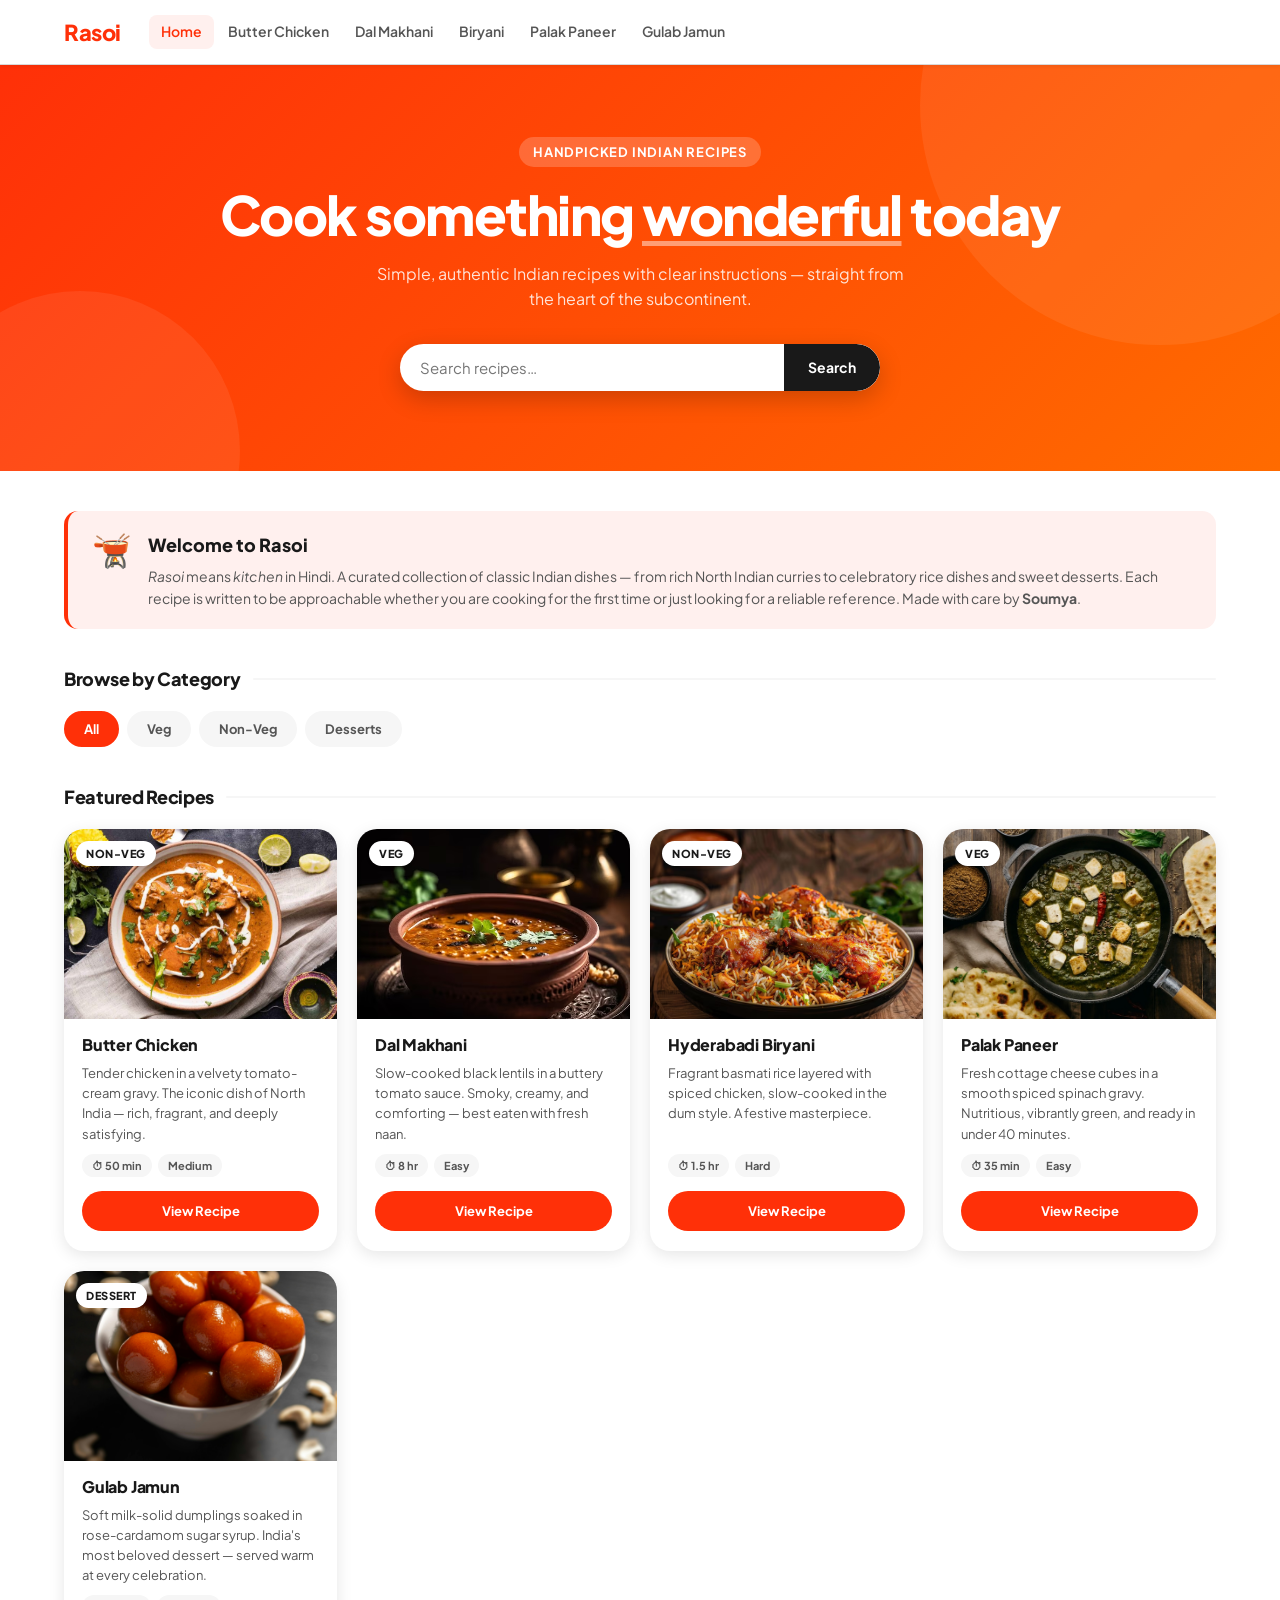
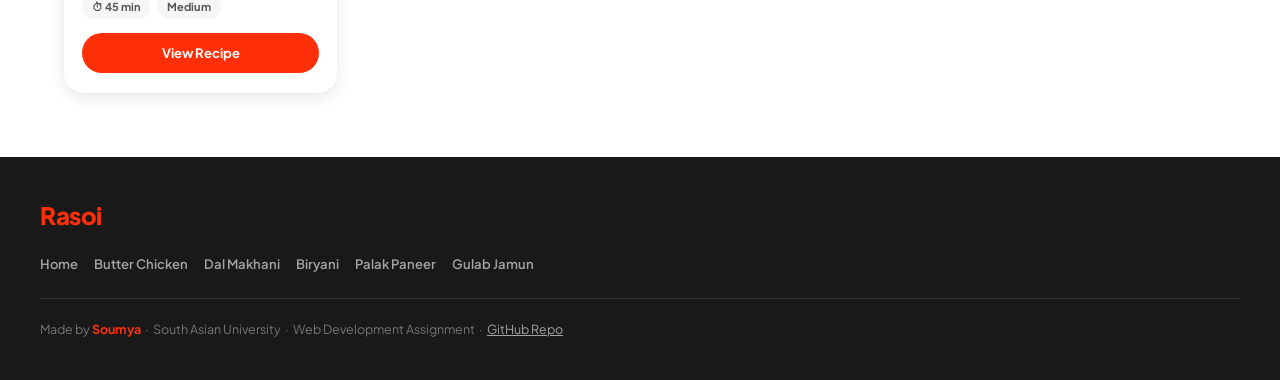
==== index.html @ 54b1832b "fixed the mobile nav bar" ====
<!DOCTYPE html>
<html lang="en">
<head>
  <meta charset="UTF-8" />
  <meta name="viewport" content="width=device-width, initial-scale=1.0" />
  <title>Rasoi — Indian Recipes by Soumya</title>
  <link rel="stylesheet" href="css/styles.css" />
</head>
<body>

<!-- ── Navbar ── -->
<nav class="navbar">
  <div class="nav-inner">
    <a href="index.html" class="nav-logo">Rasoi</a>
    <div class="nav-links">
      <a href="index.html" class="active">Home</a>
      <a href="recipe1.html">Butter Chicken</a>
      <a href="recipe2.html">Dal Makhani</a>
      <a href="recipe3.html">Biryani</a>
      <a href="recipe4.html">Palak Paneer</a>
      <a href="recipe5.html">Gulab Jamun</a>
    </div>
    <label class="hamburger-label" for="menu-toggle" aria-label="Open navigation">
      <span></span><span></span><span></span>
    </label>
  </div>
  <input type="checkbox" id="menu-toggle" />  <!--  moved outside nav-inner -->
  
  <div class="nav-drawer">
    <a href="index.html" class="active">Home</a>
    <a href="recipe1.html">Butter Chicken</a>
    <a href="recipe2.html">Dal Makhani</a>
    <a href="recipe3.html">Biryani</a>
    <a href="recipe4.html">Palak Paneer</a>
    <a href="recipe5.html">Gulab Jamun</a>
  </div>
</nav>

<!-- ── Hero ── -->
<section class="hero">
  <span class="hero-eyebrow">Handpicked Indian Recipes</span>
  <h1>Cook something <em>wonderful</em> today</h1>
  <p class="hero-sub">Simple, authentic Indian recipes with clear instructions — straight from the heart of the subcontinent.</p>
  <div class="search-wrap">
    <input type="search" placeholder="Search recipes…" aria-label="Search recipes" />
    <button type="submit">Search</button>
  </div>
</section>

<div class="container">

  <!-- Intro card -->
  <div class="intro-card">
    <span class="intro-glyph">🫕</span>
    <div>
      <h2>Welcome to Rasoi</h2>
      <p><em>Rasoi</em> means <em>kitchen</em> in Hindi. A curated collection of classic Indian dishes — from rich North Indian curries to celebratory rice dishes and sweet desserts. Each recipe is written to be approachable whether you are cooking for the first time or just looking for a reliable reference. Made with care by <strong>Soumya</strong>.</p>
    </div>
  </div>

  <!-- Category filter -->
  <div class="ruled-label"><span>Browse by Category</span></div>
  <div class="cat-strip">
    <button class="cat-pill active">All</button>
    <button class="cat-pill">Veg</button>
    <button class="cat-pill">Non-Veg</button>
    <button class="cat-pill">Desserts</button>
  </div>

  <!-- Recipe cards -->
  <div class="ruled-label"><span>Featured Recipes</span></div>

  <div class="cards-grid">

    <!-- Butter Chicken -->
    <article class="recipe-card">
      <div class="card-img">
        <img src="./images/Butter-chicken.jpg" alt="Butter Chicken in a bowl" loading="lazy" />
        <span class="card-badge">Non-Veg</span>
      </div>
      <div class="card-body">
        <h3>Butter Chicken</h3>
        <p class="card-desc">Tender chicken in a velvety tomato-cream gravy. The iconic dish of North India — rich, fragrant, and deeply satisfying.</p>
        <div class="meta-row">
          <span class="meta-pill">⏱ 50 min</span>
          <span class="meta-pill">Medium</span>
        </div>
        <a href="recipe1.html" class="btn">View Recipe</a>
      </div>
    </article>

    <!-- Dal Makhani -->
    <article class="recipe-card">
      <div class="card-img">
        <img src="./images/Dal-makhani.jpg" alt="Dal Makhani" loading="lazy" />
        <span class="card-badge">Veg</span>
      </div>
      <div class="card-body">
        <h3>Dal Makhani</h3>
        <p class="card-desc">Slow-cooked black lentils in a buttery tomato sauce. Smoky, creamy, and comforting — best eaten with fresh naan.</p>
        <div class="meta-row">
          <span class="meta-pill">⏱ 8 hr</span>
          <span class="meta-pill">Easy</span>
        </div>
        <a href="recipe2.html" class="btn">View Recipe</a>
      </div>
    </article>

    <!-- Biryani -->
    <article class="recipe-card">
      <div class="card-img">
        <img src="./images/Biriyani.jpeg" alt="Hyderabadi Biryani" loading="lazy" />
        <span class="card-badge">Non-Veg</span>
      </div>
      <div class="card-body">
        <h3>Hyderabadi Biryani</h3>
        <p class="card-desc">Fragrant basmati rice layered with spiced chicken, slow-cooked in the dum style. A festive masterpiece.</p>
        <div class="meta-row">
          <span class="meta-pill">⏱ 1.5 hr</span>
          <span class="meta-pill">Hard</span>
        </div>
        <a href="recipe3.html" class="btn">View Recipe</a>
      </div>
    </article>

    <!-- Palak Paneer -->
    <article class="recipe-card">
      <div class="card-img">
        <img src="./images/palak paneer.jpg" alt="Palak Paneer" loading="lazy" />
        <span class="card-badge">Veg</span>
      </div>
      <div class="card-body">
        <h3>Palak Paneer</h3>
        <p class="card-desc">Fresh cottage cheese cubes in a smooth spiced spinach gravy. Nutritious, vibrantly green, and ready in under 40 minutes.</p>
        <div class="meta-row">
          <span class="meta-pill">⏱ 35 min</span>
          <span class="meta-pill">Easy</span>
        </div>
        <a href="recipe4.html" class="btn">View Recipe</a>
      </div>
    </article>

    <!-- Gulab Jamun -->
    <article class="recipe-card">
      <div class="card-img">
        <img src="./images/Gulab Jamun .jpg" alt="Gulab Jamun" loading="lazy" />
        <span class="card-badge">Dessert</span>
      </div>
      <div class="card-body">
        <h3>Gulab Jamun</h3>
        <p class="card-desc">Soft milk-solid dumplings soaked in rose-cardamom sugar syrup. India's most beloved dessert — served warm at every celebration.</p>
        <div class="meta-row">
          <span class="meta-pill">⏱ 45 min</span>
          <span class="meta-pill">Medium</span>
        </div>
        <a href="recipe5.html" class="btn">View Recipe</a>
      </div>
    </article>

  </div>

</div>

<!-- Footer -->
<footer>
  <div class="footer-inner">
    <div class="footer-logo">Rasoi</div>
    <nav class="footer-nav">
      <a href="index.html">Home</a>
      <a href="recipe1.html">Butter Chicken</a>
      <a href="recipe2.html">Dal Makhani</a>
      <a href="recipe3.html">Biryani</a>
      <a href="recipe4.html">Palak Paneer</a>
      <a href="recipe5.html">Gulab Jamun</a>
    </nav>
    <div class="footer-rule"></div>
    <p class="footer-copy">
      Made by <strong style="color:#FF3008">Soumya</strong> &nbsp;·&nbsp;
      South Asian University &nbsp;·&nbsp;
      Web Development Assignment &nbsp;·&nbsp;
      <a href="https://github.com/soumyax007/Rasoi.git" target="_blank" rel="noopener">GitHub Repo</a>
    </p>
  </div>
</footer>

</body>
</html>
---- css/styles.css ----
/* ═══════════════════════════════════════════════
   RASOI — DoorDash-Inspired Design System
   ═══════════════════════════════════════════════ */

@import url('https://fonts.googleapis.com/css2?family=Plus+Jakarta+Sans:wght@400;500;600;700;800&display=swap');

/* ── Variables ── */
:root {
  --red:       #FF3008;
  --red-dark:  #D9280A;
  --red-light: #FFF0EE;
  --black:     #191919;
  --gray-900:  #2D2D2D;
  --gray-700:  #555555;
  --gray-500:  #8A8A8A;
  --gray-300:  #D9D9D9;
  --gray-100:  #F6F6F6;
  --white:     #FFFFFF;
  --radius-sm: 8px;
  --radius:    14px;
  --radius-lg: 20px;
  --shadow-sm: 0 1px 4px rgba(0,0,0,.08);
  --shadow:    0 4px 16px rgba(0,0,0,.10);
  --shadow-lg: 0 8px 32px rgba(0,0,0,.14);
  --font:      'Plus Jakarta Sans', sans-serif;
  --nav-h:     64px;
  --max-w:     1200px;
  --transition: .2s ease;
}

/* ── Reset ── */
*, *::before, *::after { box-sizing: border-box; margin: 0; padding: 0; }
html { scroll-behavior: smooth; }
body {
  font-family: var(--font);
  color: var(--black);
  background: var(--white);
  line-height: 1.55;
  -webkit-font-smoothing: antialiased;
}
img { display: block; width: 100%; height: 100%; object-fit: cover; }
a  { text-decoration: none; color: inherit; }
ul { list-style: none; }
button { font-family: inherit; cursor: pointer; border: none; background: none; }

/* ══════════════════════════════════════════
   NAVBAR
══════════════════════════════════════════ */
.navbar {
  position: sticky;
  top: 0;
  z-index: 100;
  background: var(--white);
  border-bottom: 1px solid var(--gray-300);
  box-shadow: var(--shadow-sm);
}

.nav-inner {
  max-width: var(--max-w);
  margin: 0 auto;
  padding: 0 24px;
  height: var(--nav-h);
  display: flex;
  align-items: center;
  gap: 28px;
}

.nav-logo {
  font-size: 22px;
  font-weight: 800;
  color: var(--red);
  letter-spacing: -0.5px;
  flex-shrink: 0;
}

.nav-links {
  display: flex;
  align-items: center;
  gap: 2px;
  flex: 1;
}

.nav-links a {
  font-size: 14px;
  font-weight: 600;
  color: var(--gray-700);
  padding: 6px 12px;
  border-radius: var(--radius-sm);
  transition: background var(--transition), color var(--transition);
  white-space: nowrap;
}
.nav-links a:hover,
.nav-links a.active {
  color: var(--red);
  background: var(--red-light);
}

/* hamburger: pure CSS checkbox trick */
#menu-toggle { display: none; position: absolute; }

.hamburger-label {
  display: none;
  flex-direction: column;
  gap: 5px;
  cursor: pointer;
  padding: 6px;
  margin-left: auto;
}
.hamburger-label span {
  display: block;
  width: 22px;
  height: 2px;
  background: var(--black);
  border-radius: 2px;
}

/* mobile drawer */
.nav-drawer {
  display: none;
  flex-direction: column;
  background: var(--white);
  border-top: 1px solid var(--gray-100);
  padding: 12px 24px 20px;
  gap: 2px;
}
.nav-drawer a {
  font-size: 15px;
  font-weight: 600;
  color: var(--gray-700);
  padding: 10px 12px;
  border-radius: var(--radius-sm);
  transition: background var(--transition), color var(--transition);
}
.nav-drawer a:hover,
.nav-drawer a.active {
  color: var(--red);
  background: var(--red-light);
}

#menu-toggle:checked ~ .nav-drawer { display: flex; }

/* ══════════════════════════════════════════
   HERO
══════════════════════════════════════════ */
.hero {
  background: linear-gradient(135deg, #FF3008 0%, #FF6B00 100%);
  padding: 72px 24px 80px;
  text-align: center;
  position: relative;
  overflow: hidden;
}

.hero::before,
.hero::after {
  content: '';
  position: absolute;
  border-radius: 50%;
  background: rgba(255,255,255,.07);
  pointer-events: none;
}
.hero::before { width: 480px; height: 480px; top: -200px; right: -120px; }
.hero::after  { width: 320px; height: 320px; bottom: -140px; left: -80px; }

.hero-eyebrow {
  display: inline-block;
  background: rgba(255,255,255,.2);
  color: var(--white);
  font-size: 13px;
  font-weight: 700;
  letter-spacing: .8px;
  text-transform: uppercase;
  padding: 5px 14px;
  border-radius: 100px;
  margin-bottom: 18px;
}

.hero h1 {
  font-size: clamp(32px, 5vw, 54px);
  font-weight: 800;
  color: var(--white);
  letter-spacing: -1.5px;
  line-height: 1.1;
  margin-bottom: 16px;
}
.hero h1 em {
  font-style: normal;
  text-decoration: underline;
  text-decoration-color: rgba(255,255,255,.45);
  text-underline-offset: 5px;
}

.hero-sub {
  color: rgba(255,255,255,.85);
  font-size: 16px;
  max-width: 540px;
  margin: 0 auto 32px;
  line-height: 1.6;
}

/* Search bar */
.search-wrap {
  display: flex;
  max-width: 480px;
  margin: 0 auto;
  background: var(--white);
  border-radius: 100px;
  box-shadow: 0 8px 24px rgba(0,0,0,.2);
  overflow: hidden;
}
.search-wrap input {
  flex: 1;
  border: none;
  outline: none;
  padding: 14px 20px;
  font-family: var(--font);
  font-size: 15px;
  color: var(--black);
  background: transparent;
}
.search-wrap button {
  background: var(--black);
  color: var(--white);
  font-size: 14px;
  font-weight: 700;
  padding: 0 24px;
  border-radius: 0 100px 100px 0;
  transition: background var(--transition);
  flex-shrink: 0;
}
.search-wrap button:hover { background: var(--gray-900); }

/* ══════════════════════════════════════════
   CONTAINER / LAYOUT
══════════════════════════════════════════ */
.container {
  max-width: var(--max-w);
  margin: 0 auto;
  padding: 40px 24px 64px;
}

/* ── Section headers ── */
.section-header {
  display: flex;
  align-items: center;
  justify-content: space-between;
  margin: 40px 0 20px;
}
.section-header h2 {
  font-size: 20px;
  font-weight: 800;
  color: var(--black);
  letter-spacing: -0.3px;
}

/* ── Intro banner ── */
.intro-card {
  background: var(--red-light);
  border-left: 4px solid var(--red);
  border-radius: var(--radius);
  padding: 20px 24px;
  display: flex;
  gap: 16px;
  align-items: flex-start;
  margin-bottom: 8px;
}
.intro-glyph {
  font-size: 32px;
  line-height: 1;
  flex-shrink: 0;
  margin-top: 2px;
}
.intro-card h2 {
  font-size: 18px;
  font-weight: 800;
  margin-bottom: 6px;
  color: var(--black);
}
.intro-card p {
  font-size: 14px;
  color: var(--gray-700);
  line-height: 1.6;
}

/* ── Ruled label ── */
.ruled-label {
  display: flex;
  align-items: center;
  gap: 12px;
  margin: 36px 0 18px;
  font-size: 18px;
  font-weight: 800;
  color: var(--black);
  letter-spacing: -0.3px;
}
.ruled-label::after {
  content: '';
  flex: 1;
  height: 2px;
  background: var(--gray-100);
  border-radius: 2px;
}

/* ── Category pills ── */
.cat-strip {
  display: flex;
  gap: 8px;
  flex-wrap: wrap;
  margin-bottom: 8px;
}
.cat-pill {
  background: var(--gray-100);
  color: var(--gray-700);
  font-size: 13px;
  font-weight: 700;
  padding: 8px 18px;
  border-radius: 100px;
  border: 2px solid transparent;
  transition: all var(--transition);
}
.cat-pill:hover  { background: var(--red-light); color: var(--red); border-color: var(--red); }
.cat-pill.active { background: var(--red); color: var(--white); border-color: var(--red); }

/* ══════════════════════════════════════════
   RECIPE CARDS GRID
══════════════════════════════════════════ */
.cards-grid {
  display: grid;
  grid-template-columns: repeat(auto-fill, minmax(260px, 1fr));
  gap: 20px;
}

.recipe-card {
  background: var(--white);
  border-radius: var(--radius-lg);
  box-shadow: var(--shadow);
  overflow: hidden;
  transition: transform .22s ease, box-shadow .22s ease;
  display: flex;
  flex-direction: column;
}
.recipe-card:hover {
  transform: translateY(-4px);
  box-shadow: var(--shadow-lg);
}

.card-img {
  position: relative;
  height: 190px;
  flex-shrink: 0;
}

.card-badge {
  position: absolute;
  top: 12px;
  left: 12px;
  background: var(--white);
  color: var(--black);
  font-size: 11px;
  font-weight: 800;
  text-transform: uppercase;
  letter-spacing: .5px;
  padding: 4px 10px;
  border-radius: 100px;
  box-shadow: var(--shadow-sm);
}

.card-body {
  padding: 16px 18px 20px;
  flex: 1;
  display: flex;
  flex-direction: column;
  gap: 8px;
}
.card-body h3 {
  font-size: 16px;
  font-weight: 800;
  letter-spacing: -0.2px;
  color: var(--black);
  line-height: 1.25;
}
.card-desc {
  font-size: 13px;
  color: var(--gray-700);
  line-height: 1.55;
  flex: 1;
}
.meta-row {
  display: flex;
  gap: 6px;
  flex-wrap: wrap;
  margin-top: 2px;
}
.meta-pill {
  font-size: 11px;
  font-weight: 700;
  color: var(--gray-700);
  background: var(--gray-100);
  border-radius: 100px;
  padding: 3px 10px;
}

.btn {
  display: inline-block;
  background: var(--red);
  color: var(--white);
  font-size: 13px;
  font-weight: 700;
  padding: 10px 20px;
  border-radius: 100px;
  text-align: center;
  transition: background var(--transition);
  margin-top: 6px;
}
.btn:hover { background: var(--red-dark); color: var(--white); }

/* ══════════════════════════════════════════
   RECIPE PAGE — BANNER
══════════════════════════════════════════ */
.back-link {
  display: inline-flex;
  align-items: center;
  gap: 6px;
  color: var(--gray-700);
  font-size: 14px;
  font-weight: 600;
  padding: 14px 24px;
  transition: color var(--transition);
}
.back-link:hover { color: var(--red); }

.recipe-banner {
  position: relative;
  width: 100%;
  height: clamp(260px, 40vw, 440px);
  overflow: hidden;
}
.recipe-banner img { object-position: center 40%; }

.banner-overlay {
  position: absolute;
  inset: 0;
  background: linear-gradient(to top, rgba(0,0,0,.72) 0%, rgba(0,0,0,.12) 60%, transparent 100%);
}

.banner-title {
  position: absolute;
  bottom: 28px;
  left: 32px;
  right: 32px;
}
.banner-title h1 {
  font-size: clamp(28px, 4vw, 44px);
  font-weight: 800;
  color: var(--white);
  letter-spacing: -1px;
  margin-bottom: 12px;
  text-shadow: 0 2px 8px rgba(0,0,0,.4);
}
.banner-title .meta-row .meta-pill {
  background: rgba(255,255,255,.18);
  color: var(--white);
  backdrop-filter: blur(6px);
  border: 1px solid rgba(255,255,255,.25);
}

/* ── Stats bar ── */
.stats-bar {
  background: var(--white);
  border-bottom: 1px solid var(--gray-100);
  box-shadow: var(--shadow-sm);
}
.stats-inner {
  max-width: var(--max-w);
  margin: 0 auto;
  padding: 0 24px;
  display: flex;
}
.stat {
  flex: 1;
  display: flex;
  flex-direction: column;
  align-items: center;
  padding: 16px 12px;
  border-right: 1px solid var(--gray-100);
}
.stat:last-child { border-right: none; }
.stat-label {
  font-size: 11px;
  font-weight: 700;
  text-transform: uppercase;
  letter-spacing: .6px;
  color: var(--gray-500);
  margin-bottom: 4px;
}
.stat-value {
  font-size: 15px;
  font-weight: 800;
  color: var(--black);
}

/* ══════════════════════════════════════════
   RECIPE PAGE — BODY
══════════════════════════════════════════ */
.recipe-body {
  max-width: var(--max-w);
  margin: 0 auto;
  padding: 40px 24px 64px;
  display: grid;
  grid-template-columns: 280px 1fr;
  gap: 32px;
  align-items: start;
}

.sidebar-card {
  background: var(--white);
  border: 1.5px solid var(--gray-300);
  border-radius: var(--radius-lg);
  padding: 24px;
  position: sticky;
  top: calc(var(--nav-h) + 16px);
}
.sidebar-card h3 {
  font-size: 16px;
  font-weight: 800;
  color: var(--black);
  margin-bottom: 16px;
  padding-bottom: 12px;
  border-bottom: 2px solid var(--red);
}

.ing-list { display: flex; flex-direction: column; gap: 10px; }
.ing-list li {
  display: flex;
  align-items: flex-start;
  gap: 10px;
  font-size: 13.5px;
  color: var(--gray-900);
  line-height: 1.45;
}
.ing-dot {
  width: 7px;
  height: 7px;
  border-radius: 50%;
  background: var(--red);
  flex-shrink: 0;
  margin-top: 5px;
}

.instructions-section h3 {
  font-size: 20px;
  font-weight: 800;
  color: var(--black);
  margin-bottom: 24px;
  padding-bottom: 12px;
  border-bottom: 2px solid var(--gray-300);
}

.step {
  display: flex;
  gap: 18px;
  margin-bottom: 24px;
  padding-bottom: 24px;
  border-bottom: 1px solid var(--gray-100);
}
.step:last-child { border-bottom: none; margin-bottom: 0; padding-bottom: 0; }

.step-n {
  width: 34px;
  height: 34px;
  border-radius: 50%;
  background: var(--red);
  color: var(--white);
  font-size: 14px;
  font-weight: 800;
  display: flex;
  align-items: center;
  justify-content: center;
  flex-shrink: 0;
  margin-top: 1px;
}

.step p {
  font-size: 14.5px;
  color: var(--gray-900);
  line-height: 1.65;
}
.step p strong { color: var(--black); font-weight: 700; }

/* ══════════════════════════════════════════
   FOOTER
══════════════════════════════════════════ */
footer {
  background: var(--black);
  color: rgba(255,255,255,.7);
  padding: 40px 24px;
}
.footer-inner {
  max-width: var(--max-w);
  margin: 0 auto;
}
.footer-logo {
  font-size: 24px;
  font-weight: 800;
  color: var(--red);
  margin-bottom: 20px;
  letter-spacing: -0.5px;
}
.footer-nav {
  display: flex;
  flex-wrap: wrap;
  gap: 6px 16px;
  margin-bottom: 24px;
}
.footer-nav a {
  font-size: 13px;
  font-weight: 600;
  color: rgba(255,255,255,.6);
  transition: color var(--transition);
}
.footer-nav a:hover { color: var(--white); }
.footer-rule { height: 1px; background: rgba(255,255,255,.1); margin-bottom: 20px; }
.footer-copy {
  font-size: 12.5px;
  color: rgba(255,255,255,.4);
  line-height: 1.7;
}
.footer-copy a { color: rgba(255,255,255,.6); text-decoration: underline; }
.footer-copy a:hover { color: var(--white); }

/* ══════════════════════════════════════════
   RESPONSIVE
══════════════════════════════════════════ */
@media (max-width: 900px) {
  .recipe-body { grid-template-columns: 1fr; }
  .sidebar-card { position: static; }
}

@media (max-width: 768px) {
  .nav-links { display: none; }
  .hamburger-label { display: flex; }
  .navbar { flex-direction: column; align-items: stretch; height: auto; }
  .nav-inner { height: var(--nav-h); }
  .hero { padding: 52px 20px 60px; }
  .cards-grid { grid-template-columns: 1fr 1fr; }
  .stats-inner { flex-wrap: wrap; }
  .stat { min-width: 50%; border-right: none; border-bottom: 1px solid var(--gray-100); }
  .stat:nth-last-child(-n+2) { border-bottom: none; }
  .banner-title { left: 20px; right: 20px; }
}

@media (max-width: 480px) {
  .cards-grid { grid-template-columns: 1fr; }
  .recipe-body { padding: 24px 16px 48px; }
  .step-n { width: 28px; height: 28px; font-size: 12px; }
}
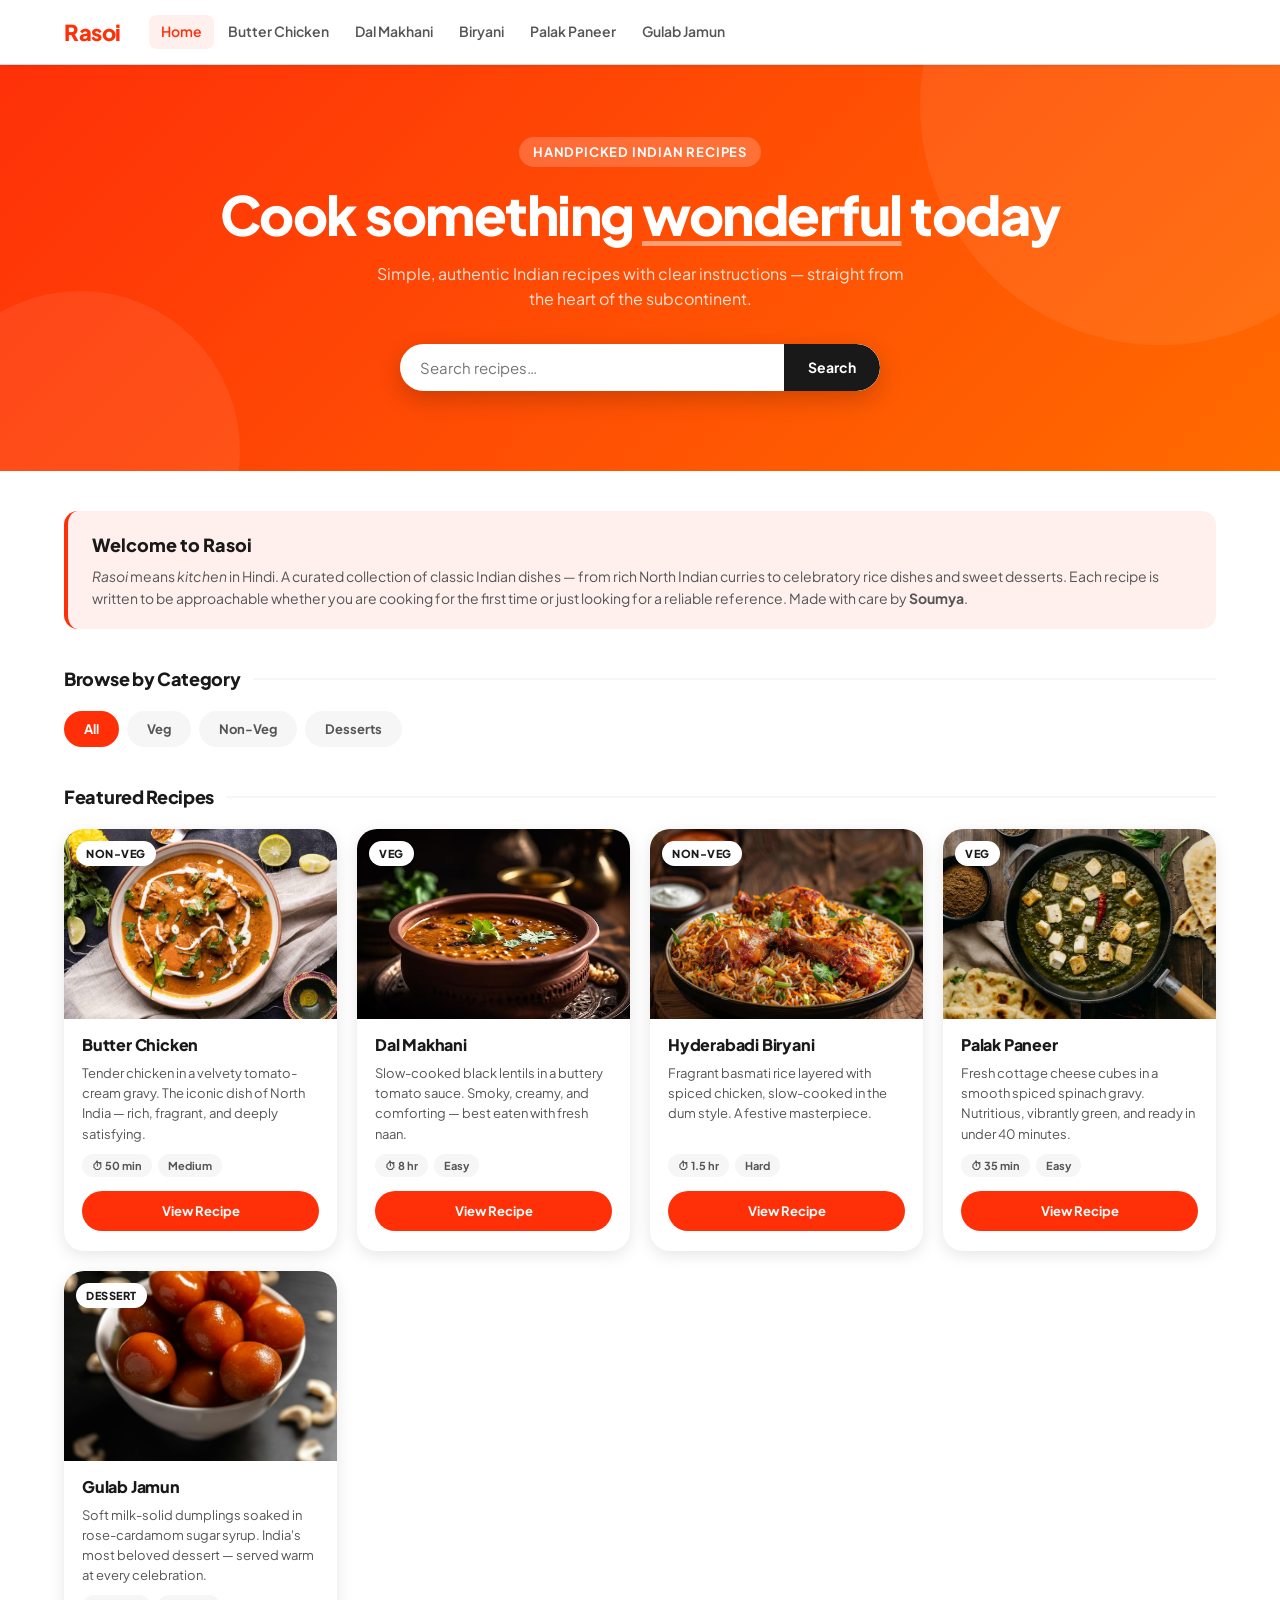
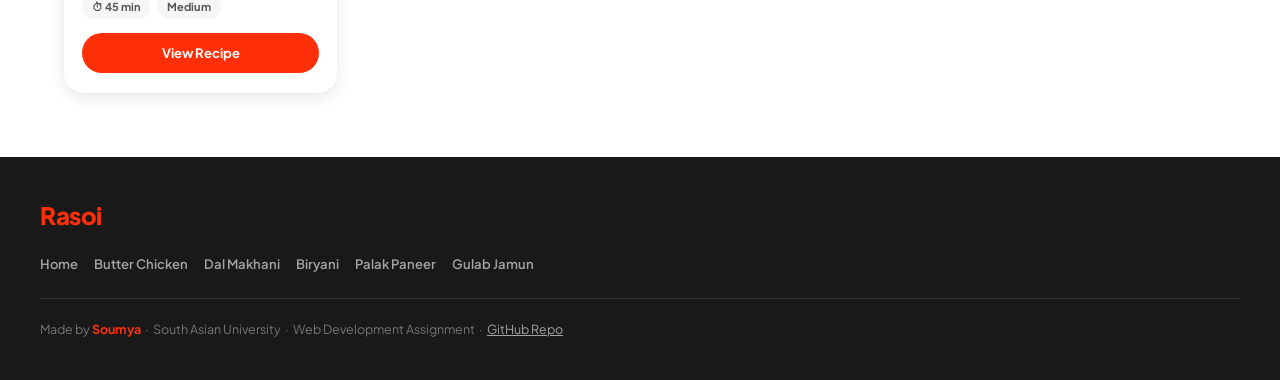
==== commit d93b1eb2: "Update index.html" ====
--- a/index.html
+++ b/index.html
@@ -51,7 +51,7 @@
 
   <!-- Intro card -->
   <div class="intro-card">
-    <span class="intro-glyph">🫕</span>
+    <!-- <span class="intro-glyph">🫕</span> -->
     <div>
       <h2>Welcome to Rasoi</h2>
       <p><em>Rasoi</em> means <em>kitchen</em> in Hindi. A curated collection of classic Indian dishes — from rich North Indian curries to celebratory rice dishes and sweet desserts. Each recipe is written to be approachable whether you are cooking for the first time or just looking for a reliable reference. Made with care by <strong>Soumya</strong>.</p>
